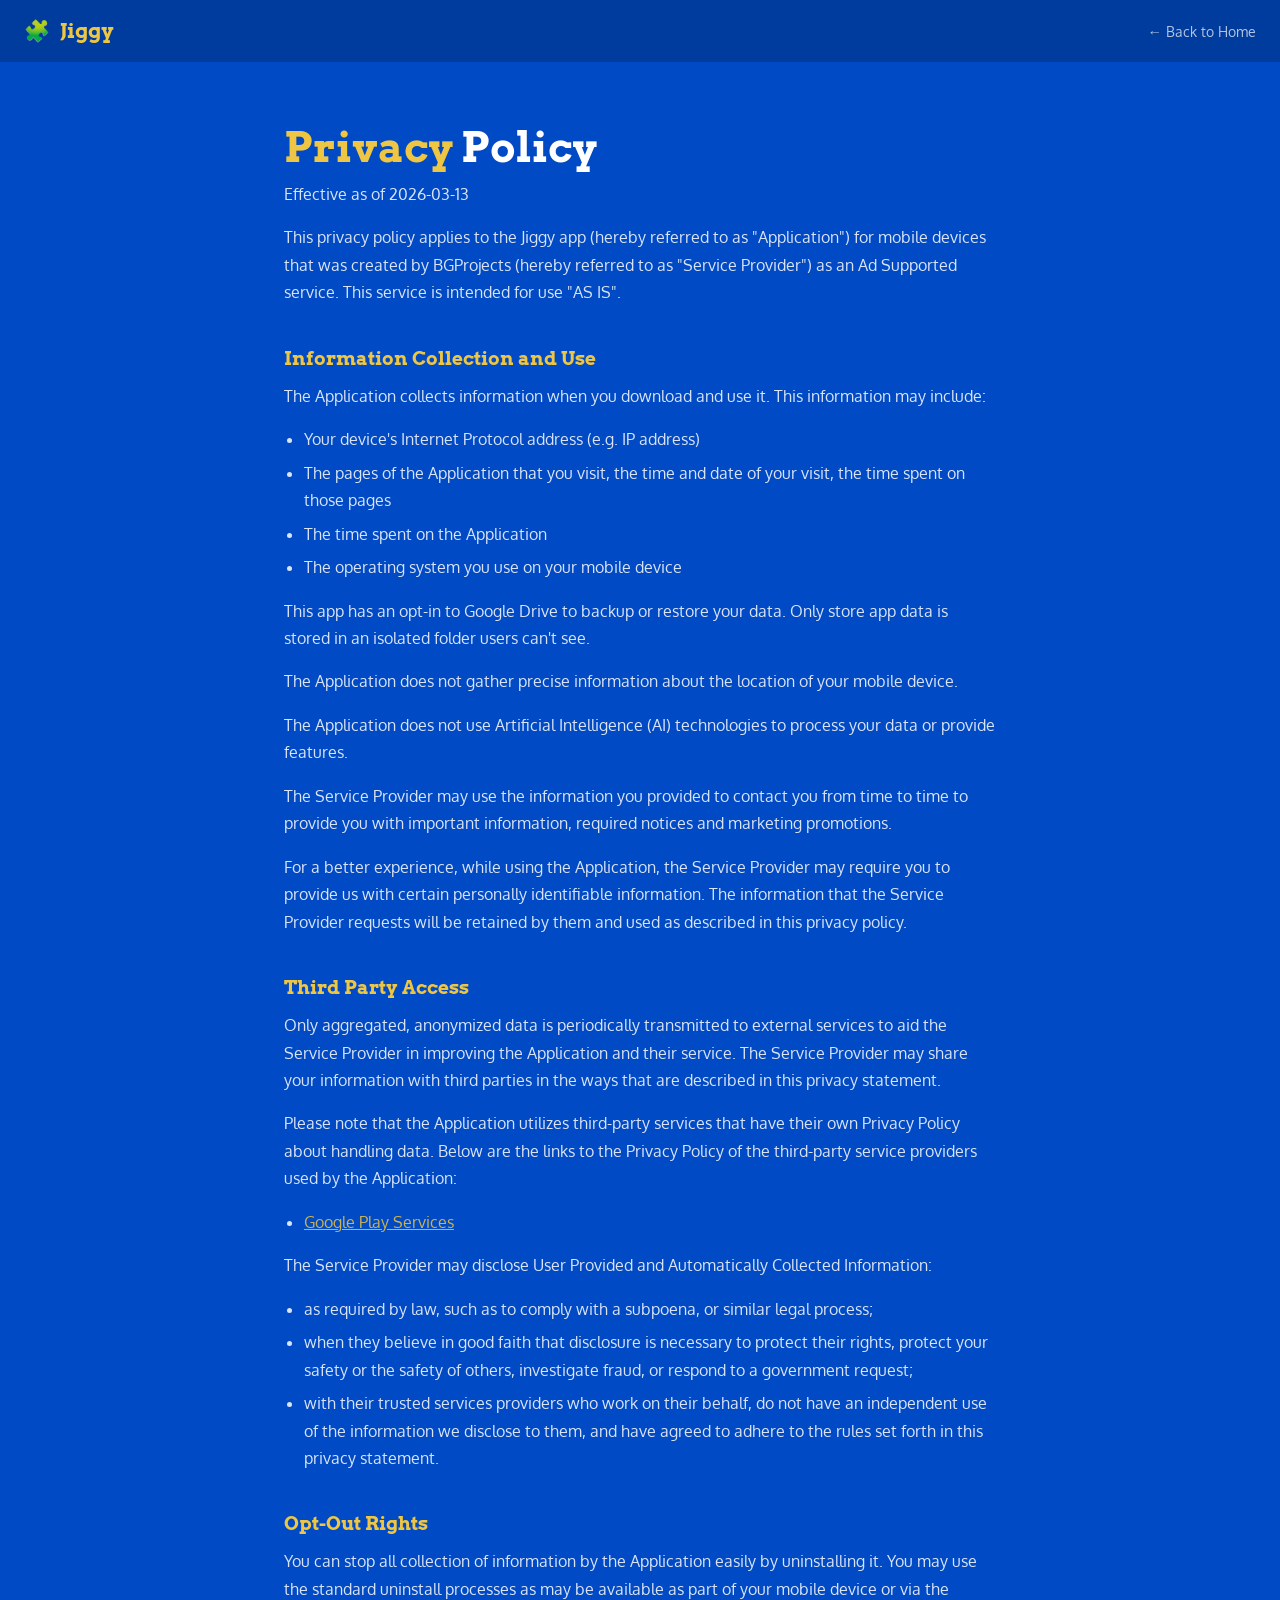
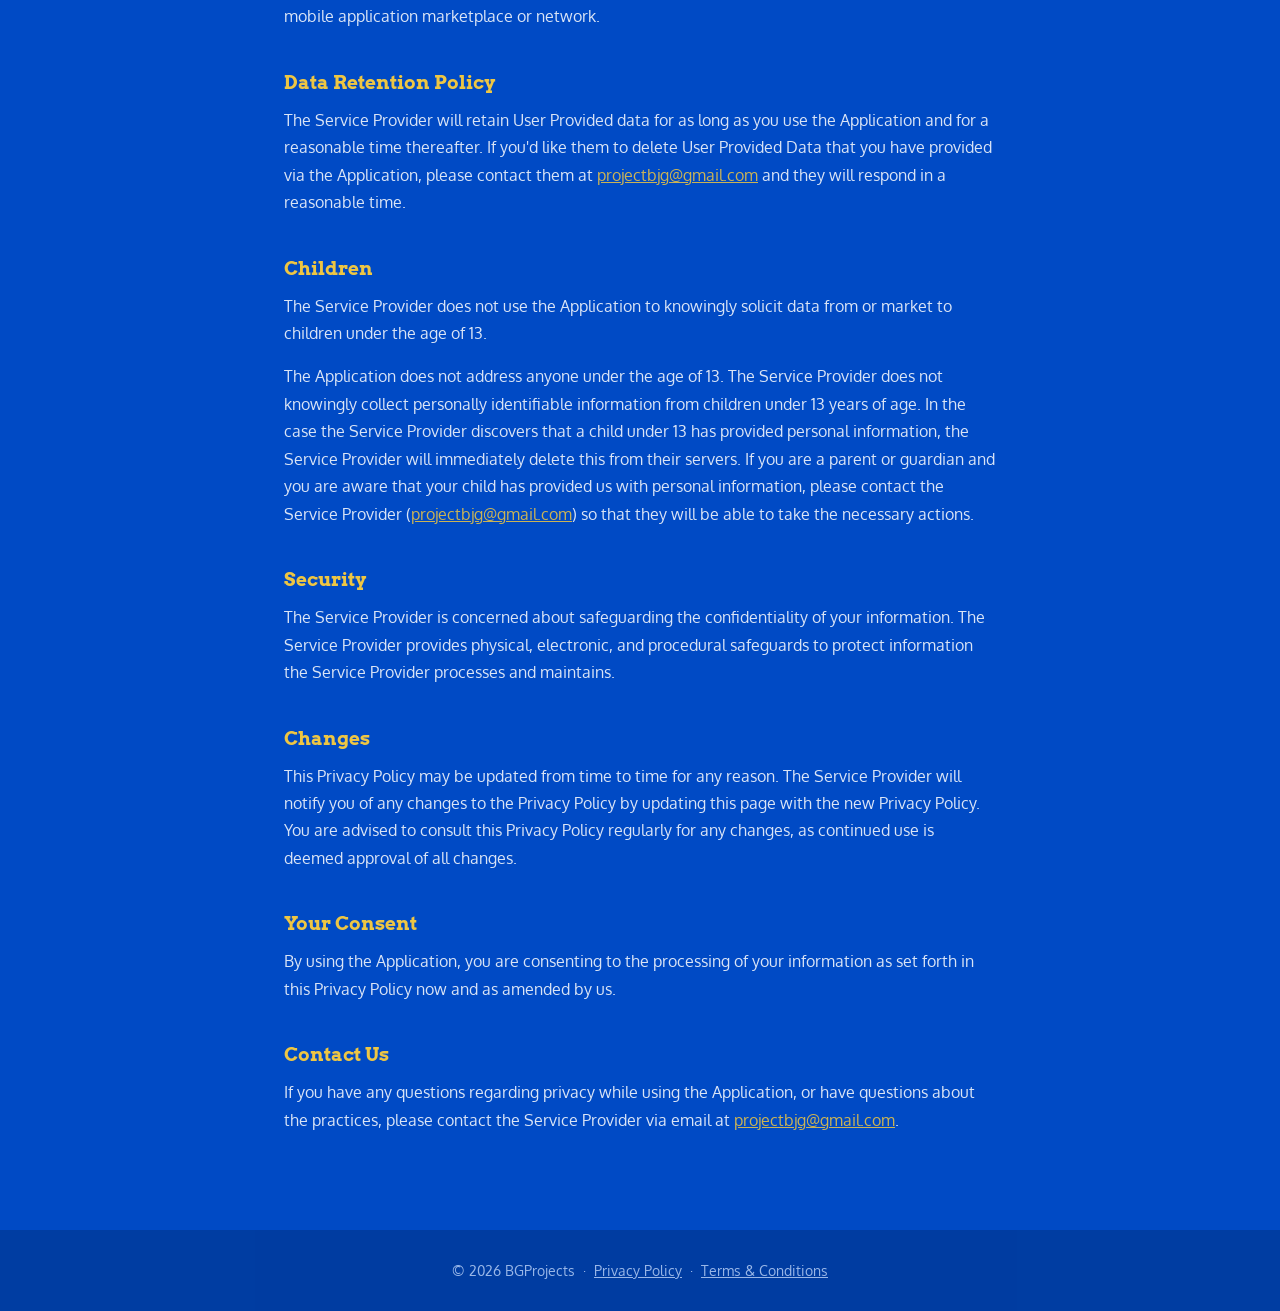
==== public/privacy.html @ 43ae0e93 "Page updates" ====
<!DOCTYPE html>
<html lang="en">
<head>
    <meta charset="UTF-8" />
    <meta name="viewport" content="width=device-width, initial-scale=1.0" />
    <title>Privacy Policy – Jiggy</title>
    <meta name="description" content="Privacy Policy for the Jiggy jigsaw puzzle app." />
    <link rel="preconnect" href="https://fonts.googleapis.com" />
    <link rel="preconnect" href="https://fonts.gstatic.com" crossorigin />
    <link href="https://fonts.googleapis.com/css2?family=Oxygen:wght@400;700&family=Arvo:wght@400;700&display=swap" rel="stylesheet" />
    <style>
        *, *::before, *::after { box-sizing: border-box; margin: 0; padding: 0; }

        :root {
            --blue:   #004AC5;
            --blue2:  #0061A4;
            --gold:   #EEC643;
            --white:  #ffffff;
            --dark:   #1A1C1E;
            --card:   rgba(255,255,255,0.08);
        }

        body {
            font-family: 'Oxygen', sans-serif;
            background: var(--blue);
            color: var(--white);
            overflow-x: hidden;
        }

        /* ── Nav ── */
        nav {
            background: rgba(0,0,0,0.2);
            padding: 18px 24px;
            display: flex;
            align-items: center;
            justify-content: space-between;
        }

        nav a.brand {
            font-family: 'Arvo', serif;
            font-size: 1.3rem;
            font-weight: 700;
            color: var(--white);
            text-decoration: none;
            display: flex;
            align-items: center;
            gap: 10px;
        }

        nav a.brand span { color: var(--gold); }

        nav a.back {
            font-size: 0.9rem;
            color: rgba(255,255,255,0.7);
            text-decoration: none;
        }

        nav a.back:hover { color: var(--white); }

        /* ── Content ── */
        .content {
            max-width: 760px;
            margin: 0 auto;
            padding: 60px 24px 80px;
        }

        .content h1 {
            font-family: 'Arvo', serif;
            font-size: clamp(1.8rem, 4vw, 2.6rem);
            font-weight: 700;
            margin-bottom: 8px;
        }

        .content h1 span { color: var(--gold); }

        .effective-date {
            font-size: 0.9rem;
            opacity: 0.6;
            margin-bottom: 48px;
        }

        .content h2 {
            font-family: 'Arvo', serif;
            font-size: 1.2rem;
            color: var(--gold);
            margin: 40px 0 12px;
        }

        .content p {
            font-size: 0.98rem;
            line-height: 1.75;
            opacity: 0.85;
            margin-bottom: 16px;
        }

        .content ul {
            margin: 0 0 16px 20px;
        }

        .content ul li {
            font-size: 0.98rem;
            line-height: 1.75;
            opacity: 0.85;
            margin-bottom: 6px;
        }

        .content a {
            color: var(--gold);
            text-decoration: underline;
        }

        /* ── Footer ── */
        footer {
            background: rgba(0,0,0,0.3);
            text-align: center;
            padding: 32px 24px;
            font-size: 0.85rem;
            opacity: 0.6;
        }

        footer a { color: var(--white); }
    </style>
</head>
<body>

<nav>
    <a class="brand" href="index.html">🧩 <span>Jiggy</span></a>
    <a class="back" href="index.html">← Back to Home</a>
</nav>

<div class="content">
    <h1><span>Privacy</span> Policy</h1>
    <p class="effective-date">Effective as of 2026-03-13</p>

    <p>This privacy policy applies to the Jiggy app (hereby referred to as "Application") for mobile devices that was created by BGProjects (hereby referred to as "Service Provider") as an Ad Supported service. This service is intended for use "AS IS".</p>

    <h2>Information Collection and Use</h2>
    <p>The Application collects information when you download and use it. This information may include:</p>
    <ul>
        <li>Your device's Internet Protocol address (e.g. IP address)</li>
        <li>The pages of the Application that you visit, the time and date of your visit, the time spent on those pages</li>
        <li>The time spent on the Application</li>
        <li>The operating system you use on your mobile device</li>
    </ul>
    <p>This app has an opt-in to Google Drive to backup or restore your data. Only store app data is stored in an isolated folder users can't see.</p>
    <p>The Application does not gather precise information about the location of your mobile device.</p>
    <p>The Application does not use Artificial Intelligence (AI) technologies to process your data or provide features.</p>
    <p>The Service Provider may use the information you provided to contact you from time to time to provide you with important information, required notices and marketing promotions.</p>
    <p>For a better experience, while using the Application, the Service Provider may require you to provide us with certain personally identifiable information. The information that the Service Provider requests will be retained by them and used as described in this privacy policy.</p>

    <h2>Third Party Access</h2>
    <p>Only aggregated, anonymized data is periodically transmitted to external services to aid the Service Provider in improving the Application and their service. The Service Provider may share your information with third parties in the ways that are described in this privacy statement.</p>
    <p>Please note that the Application utilizes third-party services that have their own Privacy Policy about handling data. Below are the links to the Privacy Policy of the third-party service providers used by the Application:</p>
    <ul>
        <li><a href="https://policies.google.com/privacy" target="_blank" rel="noopener">Google Play Services</a></li>
    </ul>
    <p>The Service Provider may disclose User Provided and Automatically Collected Information:</p>
    <ul>
        <li>as required by law, such as to comply with a subpoena, or similar legal process;</li>
        <li>when they believe in good faith that disclosure is necessary to protect their rights, protect your safety or the safety of others, investigate fraud, or respond to a government request;</li>
        <li>with their trusted services providers who work on their behalf, do not have an independent use of the information we disclose to them, and have agreed to adhere to the rules set forth in this privacy statement.</li>
    </ul>

    <h2>Opt-Out Rights</h2>
    <p>You can stop all collection of information by the Application easily by uninstalling it. You may use the standard uninstall processes as may be available as part of your mobile device or via the mobile application marketplace or network.</p>

    <h2>Data Retention Policy</h2>
    <p>The Service Provider will retain User Provided data for as long as you use the Application and for a reasonable time thereafter. If you'd like them to delete User Provided Data that you have provided via the Application, please contact them at <a href="mailto:projectbjg@gmail.com">projectbjg@gmail.com</a> and they will respond in a reasonable time.</p>

    <h2>Children</h2>
    <p>The Service Provider does not use the Application to knowingly solicit data from or market to children under the age of 13.</p>
    <p>The Application does not address anyone under the age of 13. The Service Provider does not knowingly collect personally identifiable information from children under 13 years of age. In the case the Service Provider discovers that a child under 13 has provided personal information, the Service Provider will immediately delete this from their servers. If you are a parent or guardian and you are aware that your child has provided us with personal information, please contact the Service Provider (<a href="mailto:projectbjg@gmail.com">projectbjg@gmail.com</a>) so that they will be able to take the necessary actions.</p>

    <h2>Security</h2>
    <p>The Service Provider is concerned about safeguarding the confidentiality of your information. The Service Provider provides physical, electronic, and procedural safeguards to protect information the Service Provider processes and maintains.</p>

    <h2>Changes</h2>
    <p>This Privacy Policy may be updated from time to time for any reason. The Service Provider will notify you of any changes to the Privacy Policy by updating this page with the new Privacy Policy. You are advised to consult this Privacy Policy regularly for any changes, as continued use is deemed approval of all changes.</p>

    <h2>Your Consent</h2>
    <p>By using the Application, you are consenting to the processing of your information as set forth in this Privacy Policy now and as amended by us.</p>

    <h2>Contact Us</h2>
    <p>If you have any questions regarding privacy while using the Application, or have questions about the practices, please contact the Service Provider via email at <a href="mailto:projectbjg@gmail.com">projectbjg@gmail.com</a>.</p>
</div>

<footer>
    <p>© 2026 BGProjects &nbsp;·&nbsp; <a href="privacy.html">Privacy Policy</a> &nbsp;·&nbsp; <a href="terms.html">Terms &amp; Conditions</a></p>
</footer>

</body>
</html>
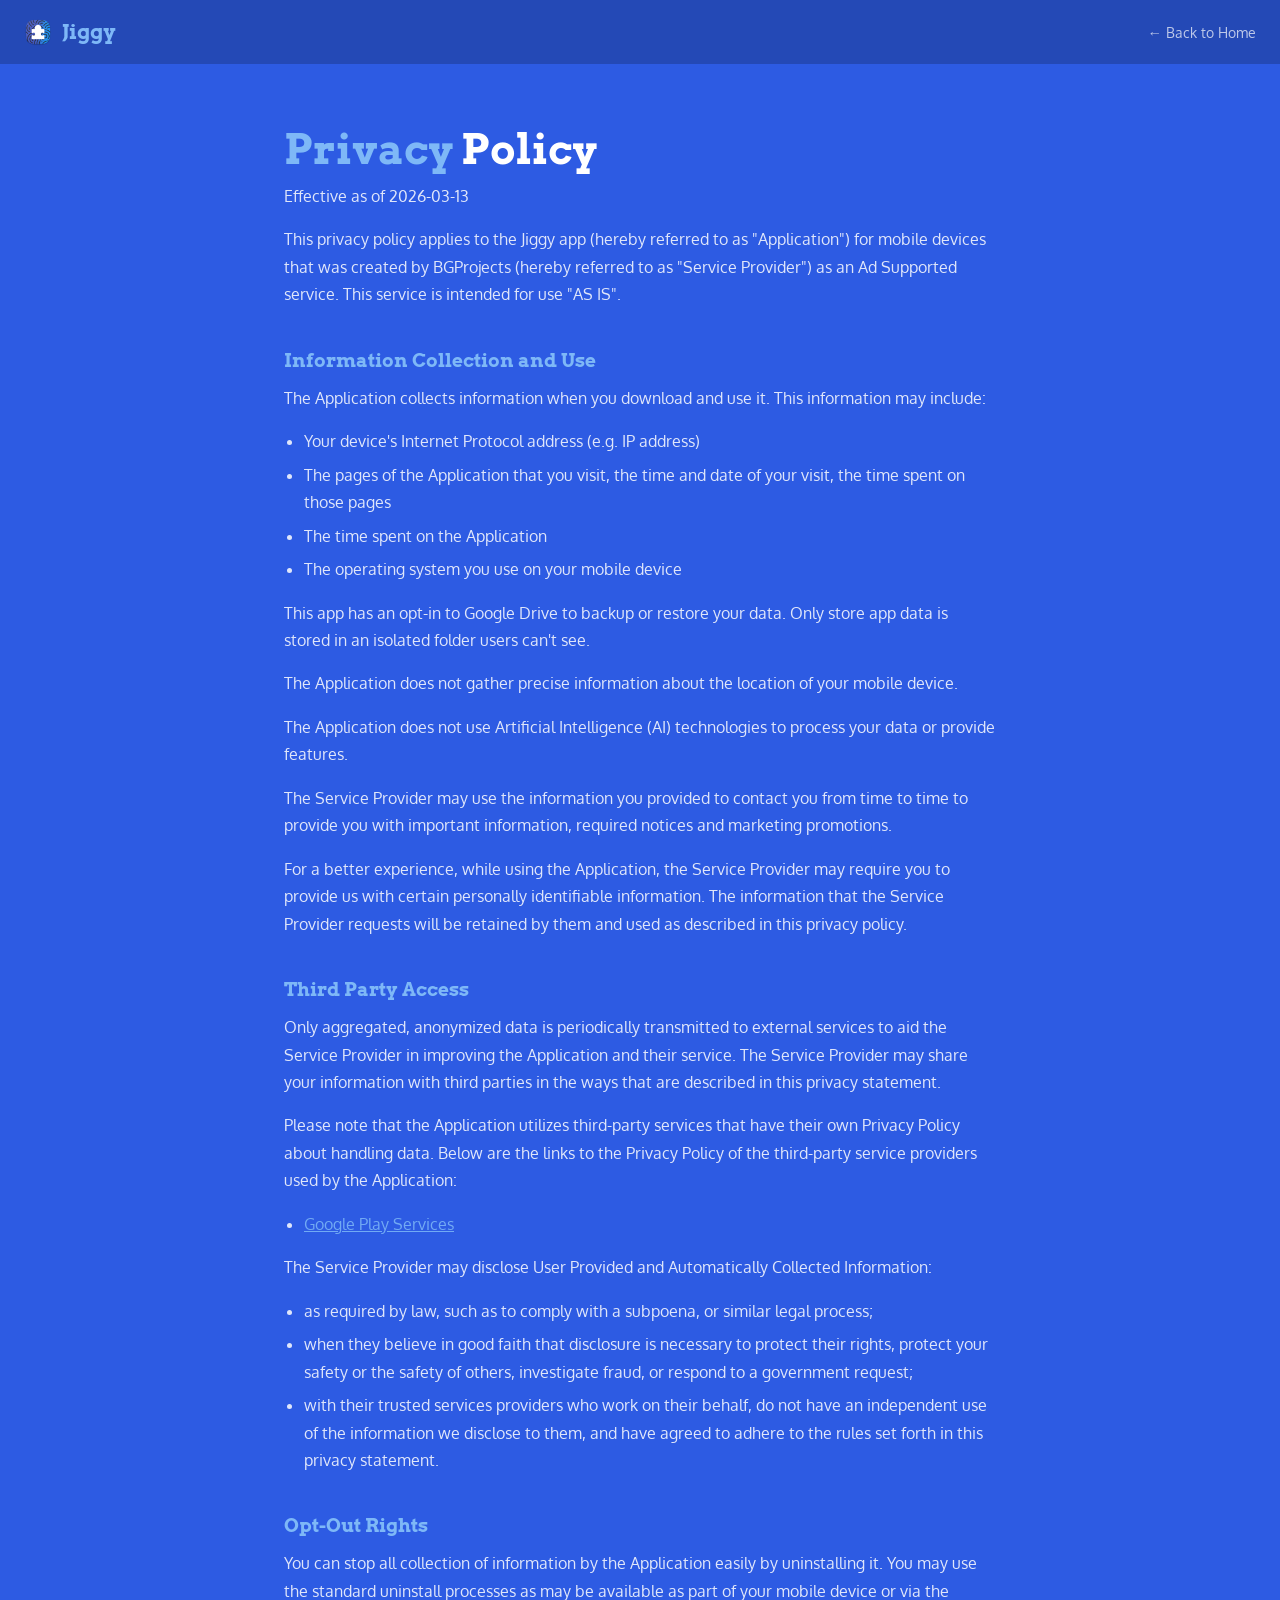
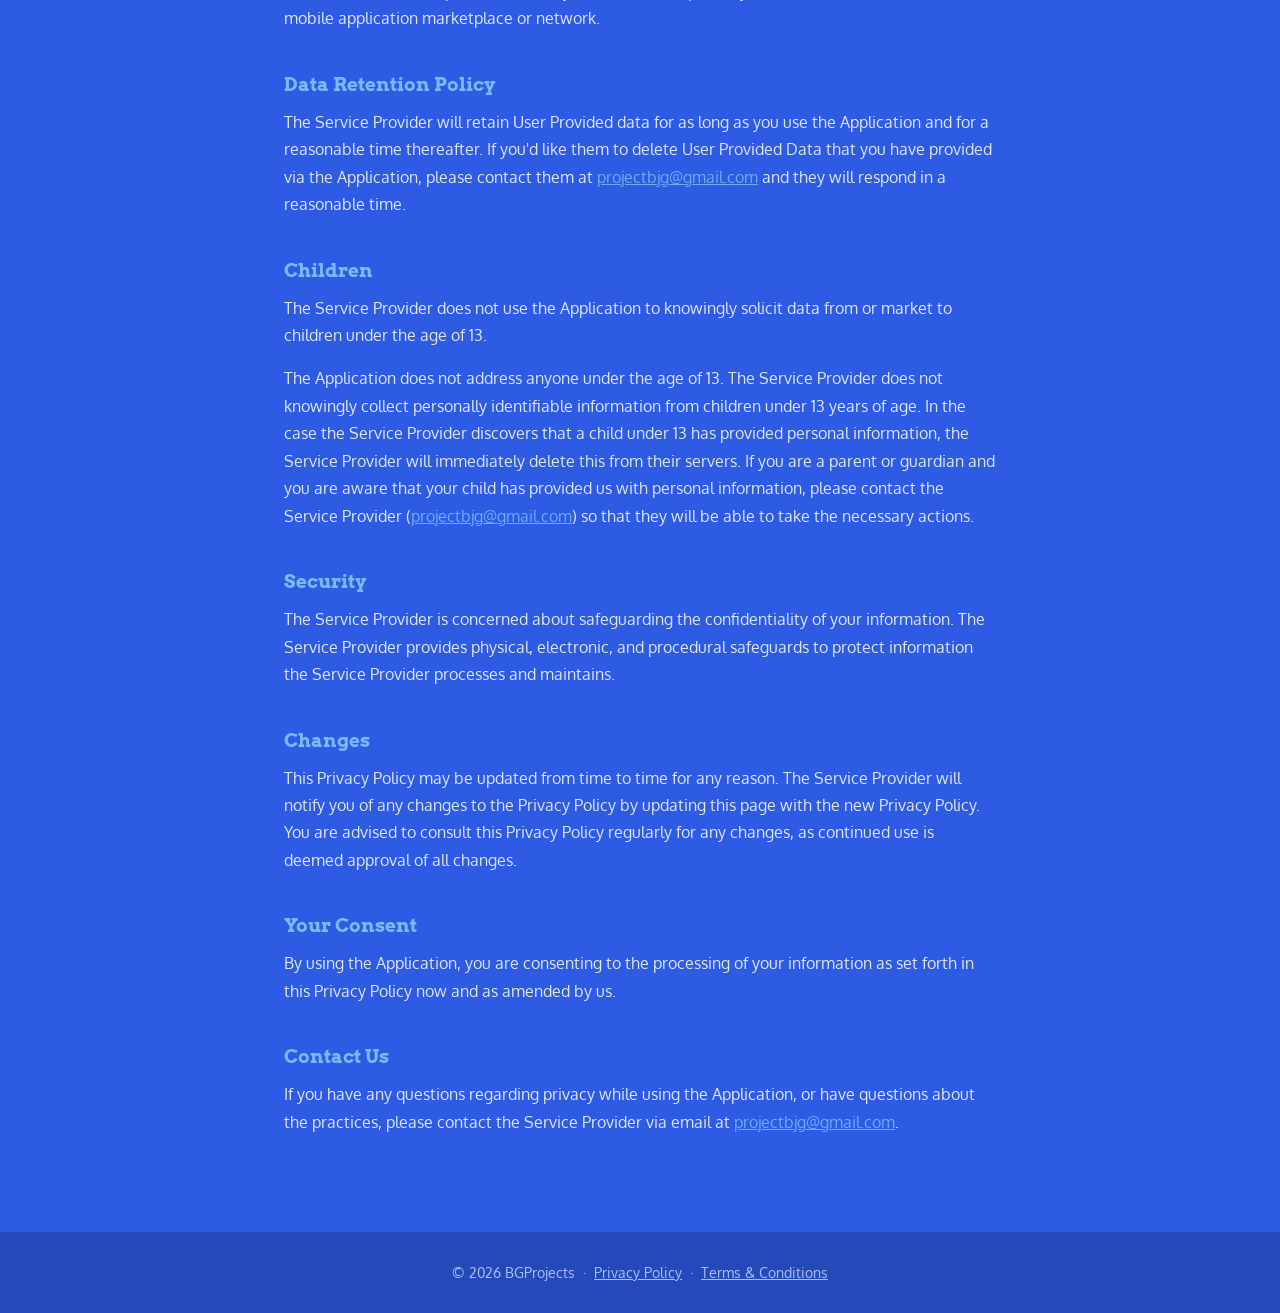
==== commit 9f7cc27f: "Style updates" ====
--- a/public/privacy.html
+++ b/public/privacy.html
@@ -8,123 +8,13 @@
     <link rel="preconnect" href="https://fonts.googleapis.com" />
     <link rel="preconnect" href="https://fonts.gstatic.com" crossorigin />
     <link href="https://fonts.googleapis.com/css2?family=Oxygen:wght@400;700&family=Arvo:wght@400;700&display=swap" rel="stylesheet" />
-    <style>
-        *, *::before, *::after { box-sizing: border-box; margin: 0; padding: 0; }
-
-        :root {
-            --blue:   #004AC5;
-            --blue2:  #0061A4;
-            --gold:   #EEC643;
-            --white:  #ffffff;
-            --dark:   #1A1C1E;
-            --card:   rgba(255,255,255,0.08);
-        }
-
-        body {
-            font-family: 'Oxygen', sans-serif;
-            background: var(--blue);
-            color: var(--white);
-            overflow-x: hidden;
-        }
-
-        /* ── Nav ── */
-        nav {
-            background: rgba(0,0,0,0.2);
-            padding: 18px 24px;
-            display: flex;
-            align-items: center;
-            justify-content: space-between;
-        }
-
-        nav a.brand {
-            font-family: 'Arvo', serif;
-            font-size: 1.3rem;
-            font-weight: 700;
-            color: var(--white);
-            text-decoration: none;
-            display: flex;
-            align-items: center;
-            gap: 10px;
-        }
-
-        nav a.brand span { color: var(--gold); }
-
-        nav a.back {
-            font-size: 0.9rem;
-            color: rgba(255,255,255,0.7);
-            text-decoration: none;
-        }
-
-        nav a.back:hover { color: var(--white); }
-
-        /* ── Content ── */
-        .content {
-            max-width: 760px;
-            margin: 0 auto;
-            padding: 60px 24px 80px;
-        }
-
-        .content h1 {
-            font-family: 'Arvo', serif;
-            font-size: clamp(1.8rem, 4vw, 2.6rem);
-            font-weight: 700;
-            margin-bottom: 8px;
-        }
-
-        .content h1 span { color: var(--gold); }
-
-        .effective-date {
-            font-size: 0.9rem;
-            opacity: 0.6;
-            margin-bottom: 48px;
-        }
-
-        .content h2 {
-            font-family: 'Arvo', serif;
-            font-size: 1.2rem;
-            color: var(--gold);
-            margin: 40px 0 12px;
-        }
-
-        .content p {
-            font-size: 0.98rem;
-            line-height: 1.75;
-            opacity: 0.85;
-            margin-bottom: 16px;
-        }
-
-        .content ul {
-            margin: 0 0 16px 20px;
-        }
-
-        .content ul li {
-            font-size: 0.98rem;
-            line-height: 1.75;
-            opacity: 0.85;
-            margin-bottom: 6px;
-        }
-
-        .content a {
-            color: var(--gold);
-            text-decoration: underline;
-        }
-
-        /* ── Footer ── */
-        footer {
-            background: rgba(0,0,0,0.3);
-            text-align: center;
-            padding: 32px 24px;
-            font-size: 0.85rem;
-            opacity: 0.6;
-        }
-
-        footer a { color: var(--white); }
-    </style>
+    <link rel="icon" type="image/png" href="favicon.png" />
+    <link rel="stylesheet" href="style.css" />
 </head>
 <body>
 
 <nav>
-    <a class="brand" href="index.html">🧩 <span>Jiggy</span></a>
+    <a class="brand" href="index.html"><img src="icon.png" alt="Jiggy" style="width:28px;height:28px;border-radius:6px;"> <span>Jiggy</span></a>
     <a class="back" href="index.html">← Back to Home</a>
 </nav>
 
--- a/public/style.css
+++ b/public/style.css
@@ -0,0 +1,336 @@
+*, *::before, *::after { box-sizing: border-box; margin: 0; padding: 0; }
+
+:root {
+    --blue:   #2D5BE3;
+    --blue2:  #1A2D6B;
+    --accent: #7EB8F7;
+    --white:  #ffffff;
+    --dark:   #0F1A3A;
+    --card:   rgba(255,255,255,0.08);
+}
+
+body {
+    font-family: 'Oxygen', sans-serif;
+    background: var(--blue);
+    color: var(--white);
+    overflow-x: hidden;
+}
+
+/* ── Nav ── */
+nav {
+    background: rgba(0,0,0,0.2);
+    padding: 18px 24px;
+    display: flex;
+    align-items: center;
+    justify-content: space-between;
+}
+
+nav a.brand {
+    font-family: 'Arvo', serif;
+    font-size: 1.3rem;
+    font-weight: 700;
+    color: var(--white);
+    text-decoration: none;
+    display: flex;
+    align-items: center;
+    gap: 10px;
+}
+
+nav a.brand span { color: var(--accent); }
+
+nav a.back {
+    font-size: 0.9rem;
+    color: rgba(255,255,255,0.7);
+    text-decoration: none;
+}
+
+nav a.back:hover { color: var(--white); }
+
+/* ── Footer ── */
+footer {
+    background: rgba(0,0,0,0.3);
+    text-align: center;
+    padding: 32px 24px;
+    font-size: 0.85rem;
+    opacity: 0.6;
+}
+
+footer a { color: var(--white); }
+
+/* ── Store button ── */
+.store-btn {
+    display: inline-flex;
+    align-items: center;
+    gap: 10px;
+    margin-top: 40px;
+    padding: 16px 32px;
+    background: var(--white);
+    color: var(--dark);
+    font-family: 'Oxygen', sans-serif;
+    font-weight: 700;
+    font-size: 1.05rem;
+    border-radius: 50px;
+    text-decoration: none;
+    box-shadow: 0 4px 20px rgba(255,255,255,0.25);
+    transition: transform 0.2s, box-shadow 0.2s;
+    position: relative;
+}
+
+.store-btn:hover {
+    transform: translateY(-2px);
+    box-shadow: 0 8px 28px rgba(255,255,255,0.3);
+}
+
+.store-btn svg { width: 22px; height: 22px; }
+
+/* ── Sections ── */
+section { padding: 80px 24px; }
+
+.section-inner {
+    max-width: 960px;
+    margin: 0 auto;
+}
+
+.section-title {
+    font-family: 'Arvo', serif;
+    font-size: clamp(1.6rem, 4vw, 2.4rem);
+    font-weight: 700;
+    text-align: center;
+    margin-bottom: 48px;
+}
+
+.section-title span { color: var(--accent); }
+
+/* ── Hero ── */
+.hero {
+    min-height: 100vh;
+    background: linear-gradient(145deg, #1A2D6B 0%, #2D5BE3 50%, #4A7FD4 100%);
+    display: flex;
+    flex-direction: column;
+    align-items: center;
+    justify-content: center;
+    text-align: center;
+    padding: 60px 24px 80px;
+    position: relative;
+    overflow: hidden;
+}
+
+.hero::before {
+    content: '';
+    position: absolute;
+    inset: 0;
+    background: url('https://images.unsplash.com/photo-1588196749597-9ff075ee6b5b?w=1400&q=60&fit=crop') center/cover no-repeat;
+    opacity: 0.08;
+}
+
+.hero-icon {
+    width: 100px;
+    height: 100px;
+    border-radius: 22px;
+    margin-bottom: 28px;
+    box-shadow: 0 8px 32px rgba(0,0,0,0.3);
+    position: relative;
+    overflow: hidden;
+}
+
+.hero-icon img {
+    width: 100%;
+    height: 100%;
+    object-fit: cover;
+    display: block;
+}
+
+.hero h1 {
+    font-family: 'Arvo', serif;
+    font-size: clamp(2.4rem, 6vw, 4rem);
+    font-weight: 700;
+    letter-spacing: -0.5px;
+    position: relative;
+}
+
+.hero h1 span { color: var(--accent); }
+
+.hero p.tagline {
+    font-size: clamp(1.1rem, 3vw, 1.4rem);
+    opacity: 0.9;
+    margin-top: 12px;
+    letter-spacing: 0.5px;
+    position: relative;
+}
+
+.hero p.description {
+    max-width: 560px;
+    margin: 24px auto 0;
+    font-size: 1.05rem;
+    opacity: 0.8;
+    line-height: 1.7;
+    position: relative;
+}
+
+/* ── Features ── */
+.features { background: rgba(0,0,0,0.15); }
+
+.features-grid {
+    display: grid;
+    grid-template-columns: repeat(auto-fit, minmax(260px, 1fr));
+    gap: 24px;
+}
+
+.feature-card {
+    background: var(--card);
+    border: 1px solid rgba(255,255,255,0.1);
+    border-radius: 20px;
+    padding: 32px 28px;
+    text-align: center;
+    transition: transform 0.2s;
+}
+
+.feature-card:hover { transform: translateY(-4px); }
+
+.feature-icon {
+    font-size: 2.4rem;
+    margin-bottom: 16px;
+}
+
+.feature-card h3 {
+    font-family: 'Arvo', serif;
+    font-size: 1.15rem;
+    margin-bottom: 10px;
+}
+
+.feature-card p {
+    font-size: 0.95rem;
+    opacity: 0.75;
+    line-height: 1.6;
+}
+
+/* ── Categories ── */
+.categories { background: rgba(0,0,0,0.08); }
+
+.category-pills {
+    display: flex;
+    flex-wrap: wrap;
+    gap: 12px;
+    justify-content: center;
+}
+
+.pill {
+    background: var(--card);
+    border: 1px solid rgba(255,255,255,0.15);
+    border-radius: 50px;
+    padding: 10px 22px;
+    font-size: 0.95rem;
+    display: flex;
+    align-items: center;
+    gap: 8px;
+}
+
+/* ── Difficulties ── */
+.difficulties-grid {
+    display: grid;
+    grid-template-columns: repeat(auto-fit, minmax(200px, 1fr));
+    gap: 20px;
+}
+
+.diff-card {
+    background: var(--card);
+    border: 1px solid rgba(255,255,255,0.1);
+    border-radius: 16px;
+    padding: 28px 20px;
+    text-align: center;
+}
+
+.diff-card .pieces {
+    font-size: 2rem;
+    font-family: 'Arvo', serif;
+    color: var(--accent);
+    font-weight: 700;
+}
+
+.diff-card .label {
+    font-size: 1.1rem;
+    font-weight: 700;
+    margin: 6px 0 4px;
+}
+
+.diff-card .grid-size {
+    font-size: 0.85rem;
+    opacity: 0.6;
+}
+
+/* ── CTA ── */
+.cta {
+    background: linear-gradient(135deg, #1A2D6B, #4A7FD4);
+    text-align: center;
+    padding: 80px 24px;
+}
+
+.cta h2 {
+    font-family: 'Arvo', serif;
+    font-size: clamp(1.8rem, 4vw, 2.8rem);
+    margin-bottom: 16px;
+}
+
+.cta p {
+    opacity: 0.8;
+    font-size: 1.05rem;
+    margin-bottom: 36px;
+}
+
+/* ── Document pages (privacy, terms) ── */
+.content {
+    max-width: 760px;
+    margin: 0 auto;
+    padding: 60px 24px 80px;
+}
+
+.content h1 {
+    font-family: 'Arvo', serif;
+    font-size: clamp(1.8rem, 4vw, 2.6rem);
+    font-weight: 700;
+    margin-bottom: 8px;
+}
+
+.content h1 span { color: var(--accent); }
+
+.effective-date {
+    font-size: 0.9rem;
+    opacity: 0.6;
+    margin-bottom: 48px;
+}
+
+.content h2 {
+    font-family: 'Arvo', serif;
+    font-size: 1.2rem;
+    color: var(--accent);
+    margin: 40px 0 12px;
+}
+
+.content p {
+    font-size: 0.98rem;
+    line-height: 1.75;
+    opacity: 0.85;
+    margin-bottom: 16px;
+}
+
+.content ul {
+    margin: 0 0 16px 20px;
+}
+
+.content ul li {
+    font-size: 0.98rem;
+    line-height: 1.75;
+    opacity: 0.85;
+    margin-bottom: 6px;
+}
+
+.content a {
+    color: var(--accent);
+    text-decoration: underline;
+}
+
+/* ── Responsive ── */
+@media (max-width: 600px) {
+    .hero { padding: 60px 20px 60px; }
+    .store-btn { padding: 14px 28px; }
+}
